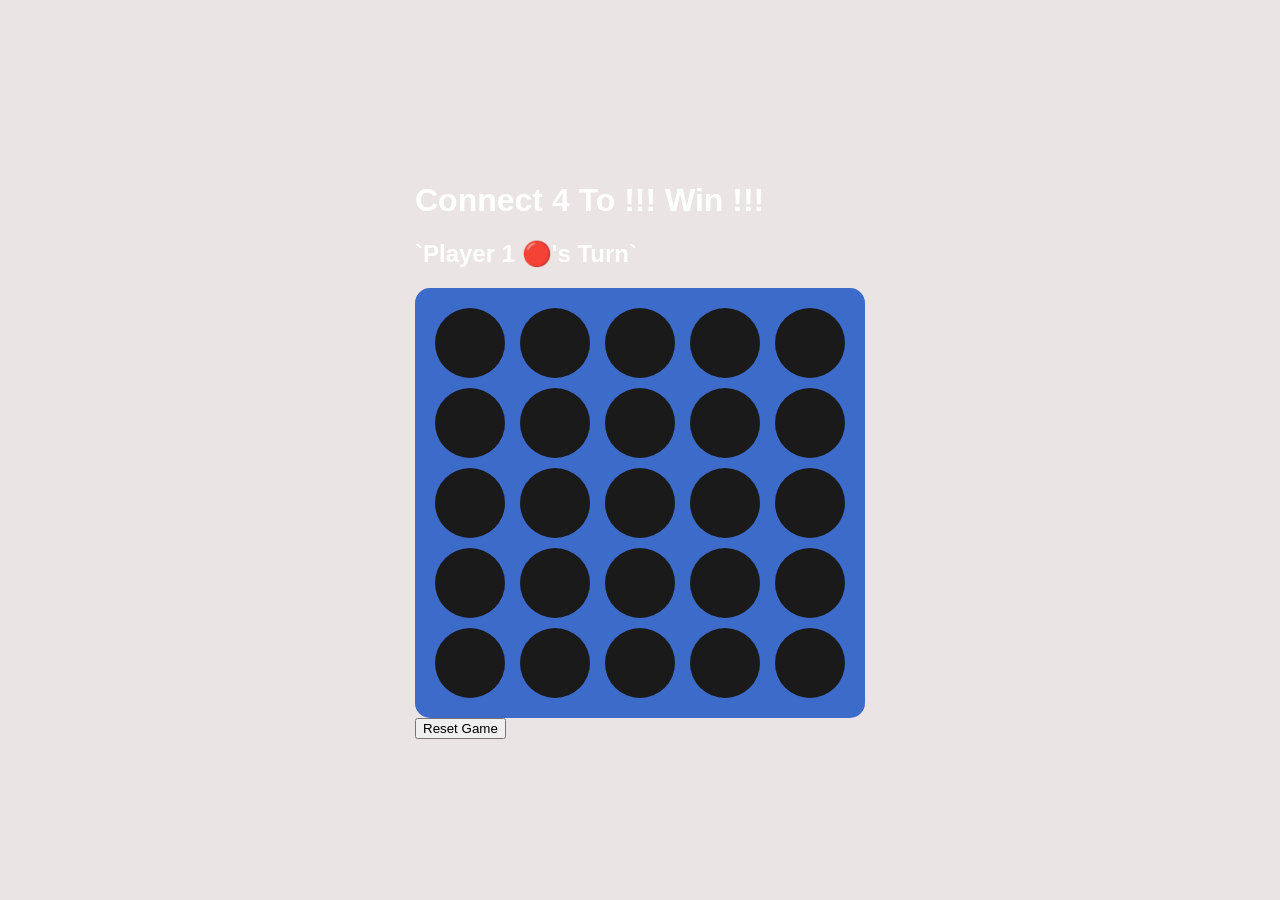
==== index.html @ b88880d1 "basic layout done" ====
<!doctype html>
<html lang="en">
  <head>
    <meta charset="UTF-8" />
    <meta name="viewport" content="width=device-width, initial-scale=1.0" />
    <title>Document</title>
    <link rel="stylesheet" href="./CSS/style.css" />
    <script defer src="./js/app.js"></script>
  </head>

  <body>
    <main class="game-container">
      <header class="game-header">
        <h1 class="objective">Connect 4 To !!! Win !!!</h1>
        <h2 class="status">`Player 1 🔴's Turn`</h2>
      </header>

      
      <section class="board">
        <div id="firstColumn">
          <div class="cell firstColumnCell" id="0"></div>
          <div class="cell firstColumnCell" id="6"></div>
          <div class="cell firstColumnCell" id="11"></div>
          <div class="cell firstColumnCell" id="16"></div>
          <div class="cell firstColumnCell" id="21"></div>
        </div>
        <div id="secondColumn">
        <div class="cell secondColumnCell" id="1"></div>
        <div class="cell secondColumnCell" id="7"></div>
        <div class="cell secondColumnCell" id="12"></div>
        <div class="cell secondColumnCell" id="17"></div>
        <div class="cell secondColumnCell" id="22"></div>
        </div>
        <div id="thirdColumn">
        <div class="cell thirdColumnCell" id="3"></div>
        <div class="cell thirdColumnCell" id="8"></div>
        <div class="cell thirdColumnCell" id="13"></div>
        <div class="cell thirdColumnCell" id="18"></div>
        <div class="cell thirdColumnCell" id="23"></div>
        </div>
        <div id="fourthColumn">
        <div class="cell fourthColumnCell" id="4"></div>
        <div class="cell fourthColumnCell" id="9"></div>
        <div class="cell fourthColumnCell" id="14"></div>
        <div class="cell fourthColumnCell" id="19"></div>
        <div class="cell fourthColumnCell" id="24"></div>
        </div>
        <div id="fifthColumn">
        <div class="cell fifthColumnCell" id="5"></div>
        <div class="cell fifthColumnCell" id="10"></div>
        <div class="cell fifthColumnCell" id="15"></div>
        <div class="cell fifthColumnCell" id="20"></div>
        <div class="cell fifthColumnCell" id="25"></div>
        </div>
      </section>
    
    
      <button id="reset">Reset Game</button>
    
  </body>
</html>
---- CSS/style.css ----
body {
  display: flex;
  justify-content: center;
  align-items: center;
  min-height: 100vh;
  background-color: #ebe4e4;
  font-family: "Segoe UI", Tahoma, Geneva, Verdana, sans-serif;
  margin: 0;
  color: #fff;
  padding: 40px 0;
  box-sizing: border-box;
}

.game-container {
}

.game-header {
}

h1.objective {
}

h2.status {
}

.board {
  display: grid;
  grid-template-columns: repeat(5, 1fr);
  gap: 15px;
  padding: 20px;
  background-color: #3c6bca;
  border-radius: 15px;
  height: 10%;
}

#firstColumn,
#secondColumn,
#thirdColumn,
#fourthColumn,
#fifthColumn {
  display: flex;
  flex-direction: column-reverse;
  gap: 10px;
}

.cell {
  width: 70px;
  height: 70px;
  background-color: #1a1a1a;
  border-radius: 50%;
  position: relative;
}
.cell:empty:hover {
  background-color: #222121;
}

.cell.red {
  background-color: #ff3b30;
  box-shadow:
    inset 0 -6px 0 #b3140c,
    0 4px 6px rgba(0, 0, 0, 0.3);
}

.cell.yellow {
  background-color: #ffcc00;
  box-shadow:
    inset 0 -6px 0 #b38f00,
    0;
}
#reset-btn {
}
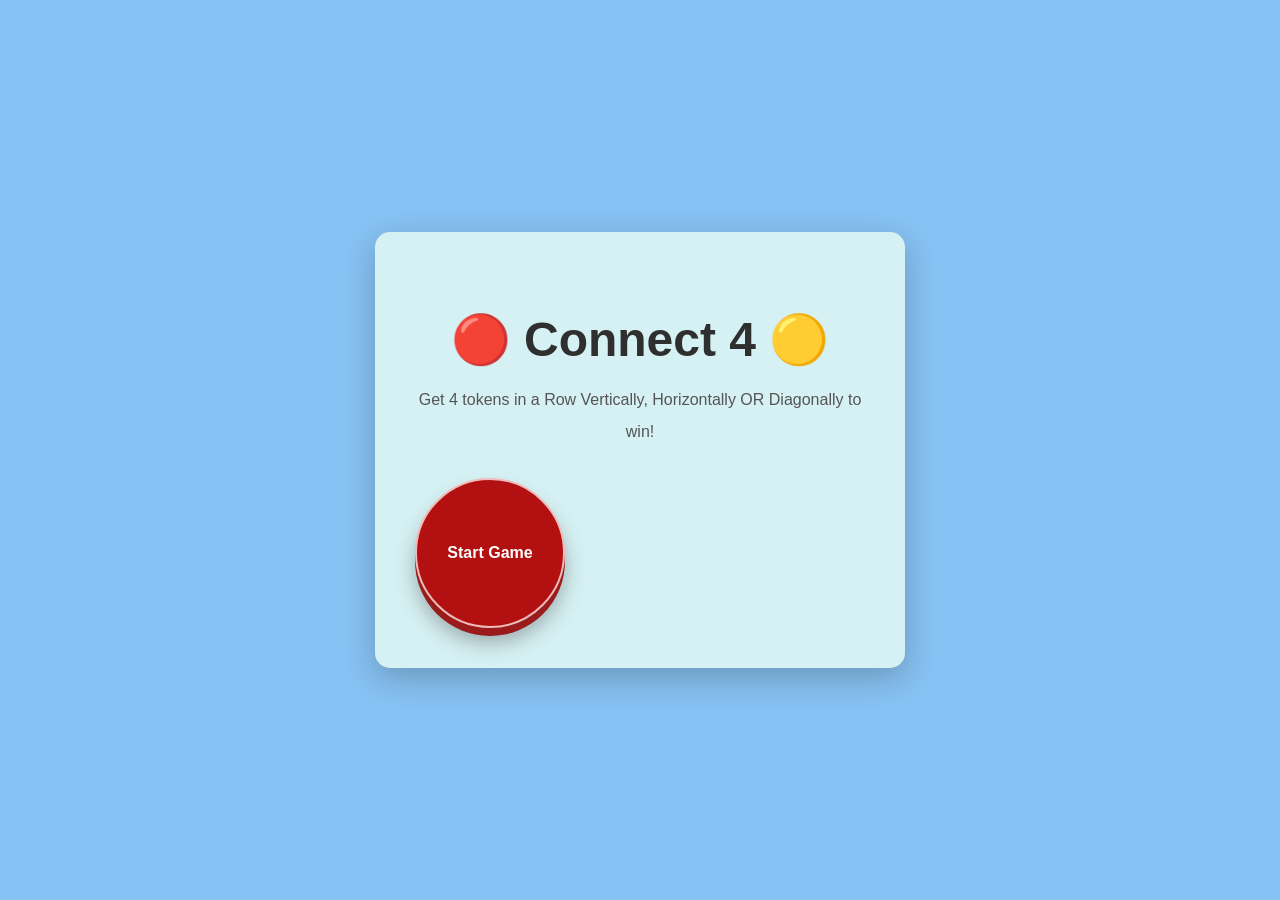
==== commit 76eebe74: "layout done" ====
--- a/index.html
+++ b/index.html
@@ -6,16 +6,25 @@
     <title>Document</title>
     <link rel="stylesheet" href="./CSS/style.css" />
     <script defer src="./js/app.js"></script>
+   
   </head>
 
   <body>
+   
     <main class="game-container">
       <header class="game-header">
         <h1 class="objective">Connect 4 To !!! Win !!!</h1>
-        <h2 class="status">`Player 1 🔴's Turn`</h2>
+        <h2 id="status">Player 1 🔴's Turn</h2>
       </header>
 
-      
+      <section>  
+         <div id="welcome-screen">
+  <div class="welcome-content">
+    <h1 class="welcome-title"> 🔴 Connect 4 🟡 </h1>
+    <p class="welcome-subtitle"> Get 4 tokens in a Row Vertically, Horizontally  OR  Diagonally to win!</p>
+    <button id="start-btn">Start Game</button>
+  </section>
+
       <section class="board">
         <div id="firstColumn">
           <div class="cell firstColumnCell" id="0"></div>
@@ -55,7 +64,7 @@
       </section>
     
     
-      <button id="reset">Reset Game</button>
+      <button id="reset">RESET GAME</button>
     
   </body>
 </html>
--- a/CSS/style.css
+++ b/CSS/style.css
@@ -1,3 +1,75 @@
+#welcome-screen {
+  position: fixed;
+  top: 0;
+  left: 0;
+  width: 100vw;
+  height: 100vh;
+  background-color: #86c2f3;
+  display: flex;
+  justify-content: center;
+  align-items: center;
+  z-index: 9999;
+}
+
+.welcome-content {
+  text-align: center;
+  background: rgb(214, 241, 243);
+  padding: 40px;
+  border-radius: 15px;
+  box-shadow: 0 10px 30px rgba(30, 29, 29, 0.25);
+  max-width: 450px;
+  width: 90%;
+}
+
+.welcome-title {
+  font-size: 3rem;
+  margin-bottom: 15px;
+  color: #302f2f;
+}
+
+.welcome-subtitle {
+  font-size: 1rem;
+  color: #555;
+  margin-bottom: 30px;
+  line-height: 2;
+}
+
+#start-btn {
+  display: flex;
+  align-items: center;
+  justify-content: center;
+  text-align: center;
+  padding: 10px;
+  width: 150px;
+  height: 150px;
+  font-size: 1rem;
+  font-weight: bold;
+  color: white;
+  background-color: #b31111;
+  border: 2px solid #efbbbb;
+  border-radius: 50%;
+  cursor: pointer;
+  box-shadow:
+    0 8px 0 #991b1b,
+    0 15px 20px rgba(45, 44, 44, 0.35);
+  transition: all 0.15s ease-in-out;
+}
+
+#start-btn:hover {
+  background-color: #ef4444;
+  transform: translateY(-3px);
+  box-shadow:
+    0 10px 0 #c51313,
+    0 18px 25px rgba(0, 0, 0, 0.4);
+}
+
+#start-btn:active {
+  transform: translateY(6px);
+  box-shadow:
+    0 2px 0 #7f1d1d,
+    0 5px 10px rgba(0, 0, 0, 0.2);
+}
+
 body {
   display: flex;
   justify-content: center;
@@ -12,17 +84,32 @@
 }
 
 .game-container {
+  display: flex;
+  flex-direction: column;
+  align-items: center;
+  gap: 20px;
 }
 
 .game-header {
+  text-align: center;
 }
 
-h1.objective {
+.objective {
+  color: #1a1a1a;
+  font-size: 2.2rem;
+  margin-bottom: 8px;
 }
 
-h2.status {
+#status {
+  color: #555;
+  font-size: 1.4rem;
+  font-weight: 600;
+  background-color: #fff;
+  padding: 8px 16px;
+  border-radius: 20px;
+  box-shadow: 0 2px 5px rgba(0, 0, 0, 0.05);
+  display: inline-block;
 }
-
 .board {
   display: grid;
   grid-template-columns: repeat(5, 1fr);
@@ -41,31 +128,66 @@
   display: flex;
   flex-direction: column-reverse;
   gap: 10px;
+  cursor: pointer;
+  border-radius: 10px;
+  transition: background-color 0.2s ease;
+  background-color: rgba(21, 20, 20, 0.15);
 }
 
 .cell {
   width: 70px;
   height: 70px;
-  background-color: #1a1a1a;
+  background-color: #dcd6d6;
   border-radius: 50%;
   position: relative;
+  box-shadow: inset 0 4px 6px rgba(0, 0, 0, 0.15);
+  transition: background-color 0.3s cubic-bezier(0.175, 0.885, 0.32, 1.275);
 }
 .cell:empty:hover {
-  background-color: #222121;
+  background-color: #615c5c;
 }
 
 .cell.red {
-  background-color: #ff3b30;
+  background-color: #ee1408;
   box-shadow:
     inset 0 -6px 0 #b3140c,
     0 4px 6px rgba(0, 0, 0, 0.3);
 }
 
 .cell.yellow {
-  background-color: #ffcc00;
+  background-color: #e8be18;
   box-shadow:
-    inset 0 -6px 0 #b38f00,
+    inset 0 -6px 0 #dcb104,
     0;
 }
-#reset-btn {
+
+#reset {
+  padding: 15px 30px;
+  font-size: 1rem;
+  font-weight: bold;
+  letter-spacing: 1px;
+  color: #ffffff;
+  background-color: #3a4a61;
+  border: 1px solid #889bb9;
+  border-radius: 10px;
+  cursor: pointer;
+  box-shadow:
+    0 4px 0 #0b0f1a,
+    0 8px 12px rgba(0, 0, 0, 0.2);
+  transition: all 0.3s ease-in-out;
 }
+#reset:hover {
+  background-color: #3a4049;
+  border-color: #60656d;
+  transform: translateY(-2px);
+  box-shadow:
+    0 6px 0 #111827,
+    0 12px 16px rgba(0, 0, 0, 0.25);
+}
+
+#reset:active {
+  transform: translateY(4px);
+  box-shadow:
+    0 0px 0 #111827,
+    0 2px 4px rgba(0, 0, 0, 0.15); /* Flattens the bottom shadow completely */
+}
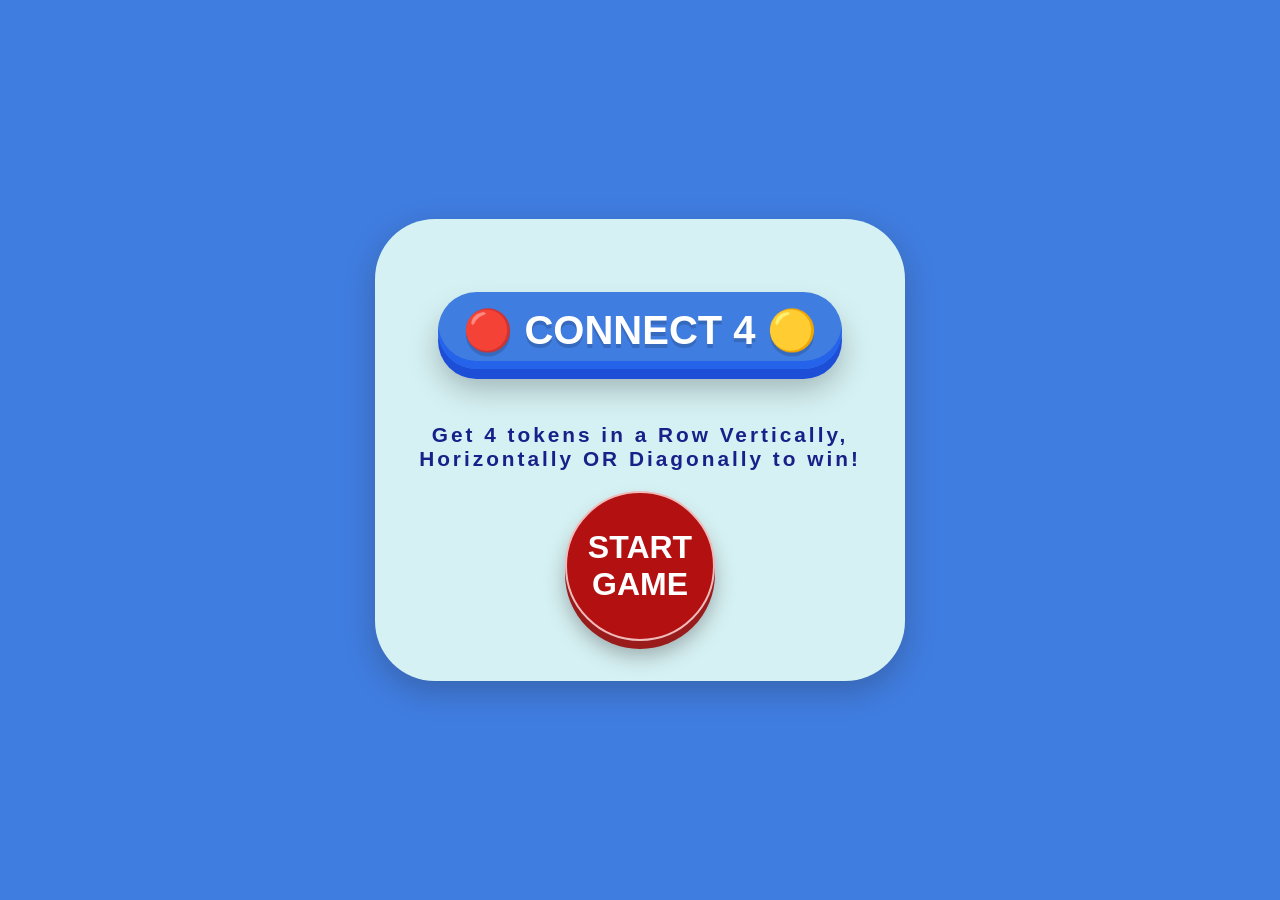
==== commit fe222311: "win,tie done" ====
--- a/index.html
+++ b/index.html
@@ -20,9 +20,9 @@
       <section>  
          <div id="welcome-screen">
   <div class="welcome-content">
-    <h1 class="welcome-title"> 🔴 Connect 4 🟡 </h1>
+    <h1 class="welcome-title"> 🔴 CONNECT 4 🟡 </h1>
     <p class="welcome-subtitle"> Get 4 tokens in a Row Vertically, Horizontally  OR  Diagonally to win!</p>
-    <button id="start-btn">Start Game</button>
+    <button id="start-btn">START GAME</button>
   </section>
 
       <section class="board">
--- a/CSS/style.css
+++ b/CSS/style.css
@@ -4,7 +4,7 @@
   left: 0;
   width: 100vw;
   height: 100vh;
-  background-color: #86c2f3;
+  background-color: #407de0;
   display: flex;
   justify-content: center;
   align-items: center;
@@ -15,23 +15,35 @@
   text-align: center;
   background: rgb(214, 241, 243);
   padding: 40px;
-  border-radius: 15px;
+  border-radius: 60px;
   box-shadow: 0 10px 30px rgba(30, 29, 29, 0.25);
   max-width: 450px;
   width: 90%;
 }
 
 .welcome-title {
-  font-size: 3rem;
-  margin-bottom: 15px;
-  color: #302f2f;
-}
+  font-size: 2.5rem;
+  font-family: "Poppins", sans-serif;
+  font-weight: 900;
+  color: #ffffff;
+  background: #407de0;
+  padding: 15px 25px;
+  border-radius: 40px;
+  display: inline-block;
+  box-shadow:
+    inset 0 -8px 0 #2563eb,
+    0 10px 0 #1d4ed8,
+    0 20px 30px rgba(0, 0, 0, 0.25);
+  text-shadow: 0 4px 0 rgba(0, 0, 0, 0.15);
+}
+@import url("https://fonts.googleapis.com/css2?family=Michroma&display=swap");
 
 .welcome-subtitle {
-  font-size: 1rem;
-  color: #555;
-  margin-bottom: 30px;
-  line-height: 2;
+  font-family: "Michroma", sans-serif;
+  letter-spacing: 3px;
+  font-size: 1.3rem;
+  font-weight: bold;
+  color: #182089;
 }
 
 #start-btn {
@@ -39,10 +51,11 @@
   align-items: center;
   justify-content: center;
   text-align: center;
+  margin: 0 auto;
   padding: 10px;
   width: 150px;
   height: 150px;
-  font-size: 1rem;
+  font-size: 2rem;
   font-weight: bold;
   color: white;
   background-color: #b31111;
@@ -75,8 +88,8 @@
   justify-content: center;
   align-items: center;
   min-height: 100vh;
-  background-color: #ebe4e4;
-  font-family: "Segoe UI", Tahoma, Geneva, Verdana, sans-serif;
+  background-color: #d3e1f0;
+  font-family: "Poppins", sans-serif;
   margin: 0;
   color: #fff;
   padding: 40px 0;
@@ -98,6 +111,7 @@
   color: #1a1a1a;
   font-size: 2.2rem;
   margin-bottom: 8px;
+  font-weight: 700;
 }
 
 #status {
@@ -130,14 +144,14 @@
   gap: 10px;
   cursor: pointer;
   border-radius: 10px;
-  transition: background-color 0.2s ease;
-  background-color: rgba(21, 20, 20, 0.15);
+  transition: background-color 0.4s ease;
+  background-color: rgba(84, 84, 125, 0.15);
 }
 
 .cell {
   width: 70px;
   height: 70px;
-  background-color: #dcd6d6;
+  background-color: #200538;
   border-radius: 50%;
   position: relative;
   box-shadow: inset 0 4px 6px rgba(0, 0, 0, 0.15);
@@ -158,7 +172,7 @@
   background-color: #e8be18;
   box-shadow:
     inset 0 -6px 0 #dcb104,
-    0;
+    0 4px 6px rgba(0, 0, 0, 0.3);
 }
 
 #reset {
@@ -166,6 +180,7 @@
   font-size: 1rem;
   font-weight: bold;
   letter-spacing: 1px;
+  font-family: "Poppins", sans-serif;
   color: #ffffff;
   background-color: #3a4a61;
   border: 1px solid #889bb9;
@@ -176,6 +191,7 @@
     0 8px 12px rgba(0, 0, 0, 0.2);
   transition: all 0.3s ease-in-out;
 }
+
 #reset:hover {
   background-color: #3a4049;
   border-color: #60656d;
@@ -189,5 +205,5 @@
   transform: translateY(4px);
   box-shadow:
     0 0px 0 #111827,
-    0 2px 4px rgba(0, 0, 0, 0.15); /* Flattens the bottom shadow completely */
-}
+    0 2px 4px rgba(0, 0, 0, 0.15);
+}
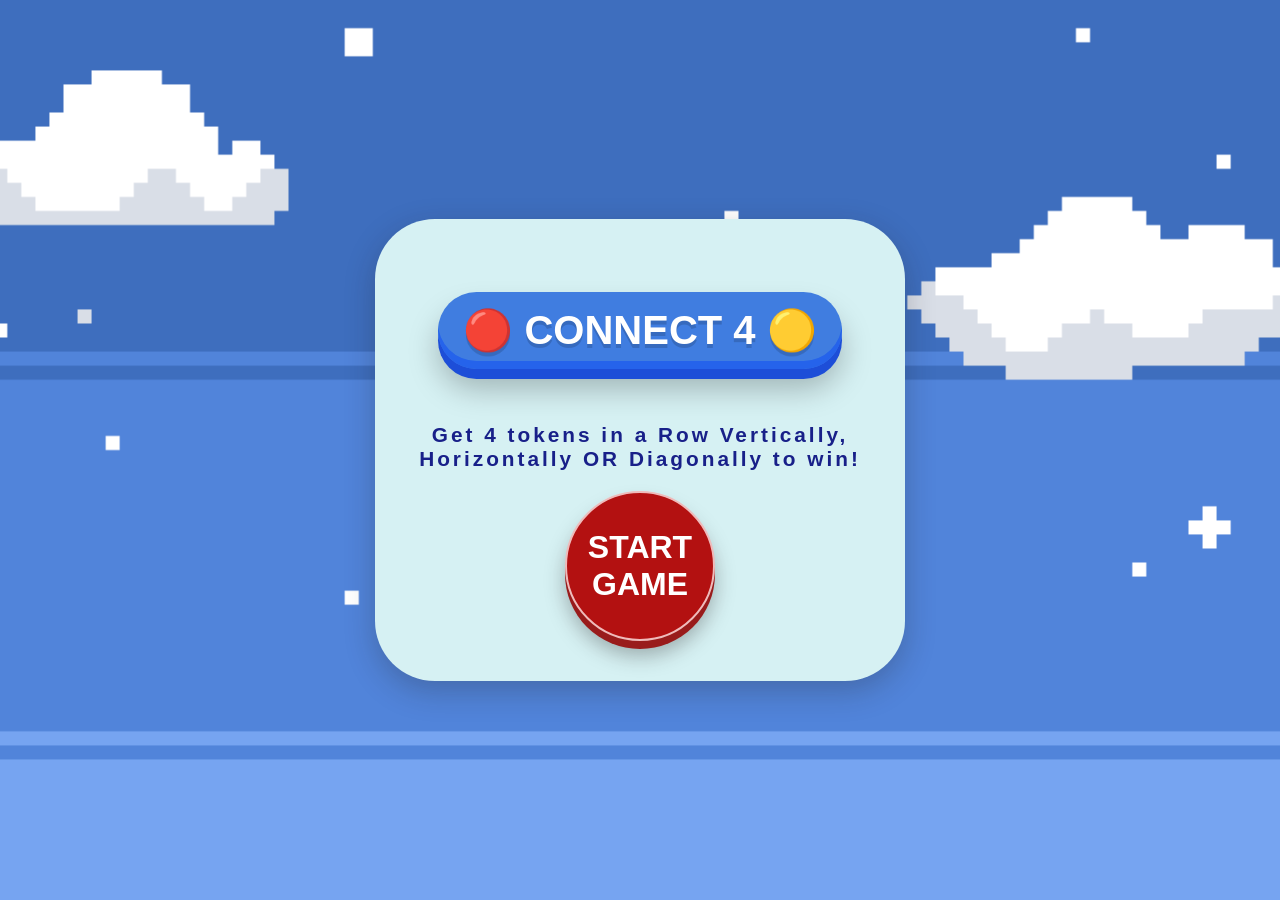
==== commit eda924da: "background pic and style" ====
--- a/index.html
+++ b/index.html
@@ -3,7 +3,7 @@
   <head>
     <meta charset="UTF-8" />
     <meta name="viewport" content="width=device-width, initial-scale=1.0" />
-    <title>Document</title>
+    <title> connect 4 game </title>
     <link rel="stylesheet" href="./CSS/style.css" />
     <script defer src="./js/app.js"></script>
    
@@ -23,6 +23,7 @@
     <h1 class="welcome-title"> 🔴 CONNECT 4 🟡 </h1>
     <p class="welcome-subtitle"> Get 4 tokens in a Row Vertically, Horizontally  OR  Diagonally to win!</p>
     <button id="start-btn">START GAME</button>
+    
   </section>
 
       <section class="board">
@@ -62,7 +63,7 @@
         <div class="cell fifthColumnCell" id="25"></div>
         </div>
       </section>
-    
+   
     
       <button id="reset">RESET GAME</button>
     
--- a/CSS/style.css
+++ b/CSS/style.css
@@ -9,6 +9,14 @@
   justify-content: center;
   align-items: center;
   z-index: 9999;
+  position: fixed;
+  inset: 0;
+
+  background: url("../Night-sky-background.png") center center / cover no-repeat;
+
+  display: flex;
+  justify-content: center;
+  align-items: center;
 }
 
 .welcome-content {
@@ -36,6 +44,7 @@
     0 20px 30px rgba(0, 0, 0, 0.25);
   text-shadow: 0 4px 0 rgba(0, 0, 0, 0.15);
 }
+
 @import url("https://fonts.googleapis.com/css2?family=Michroma&display=swap");
 
 .welcome-subtitle {
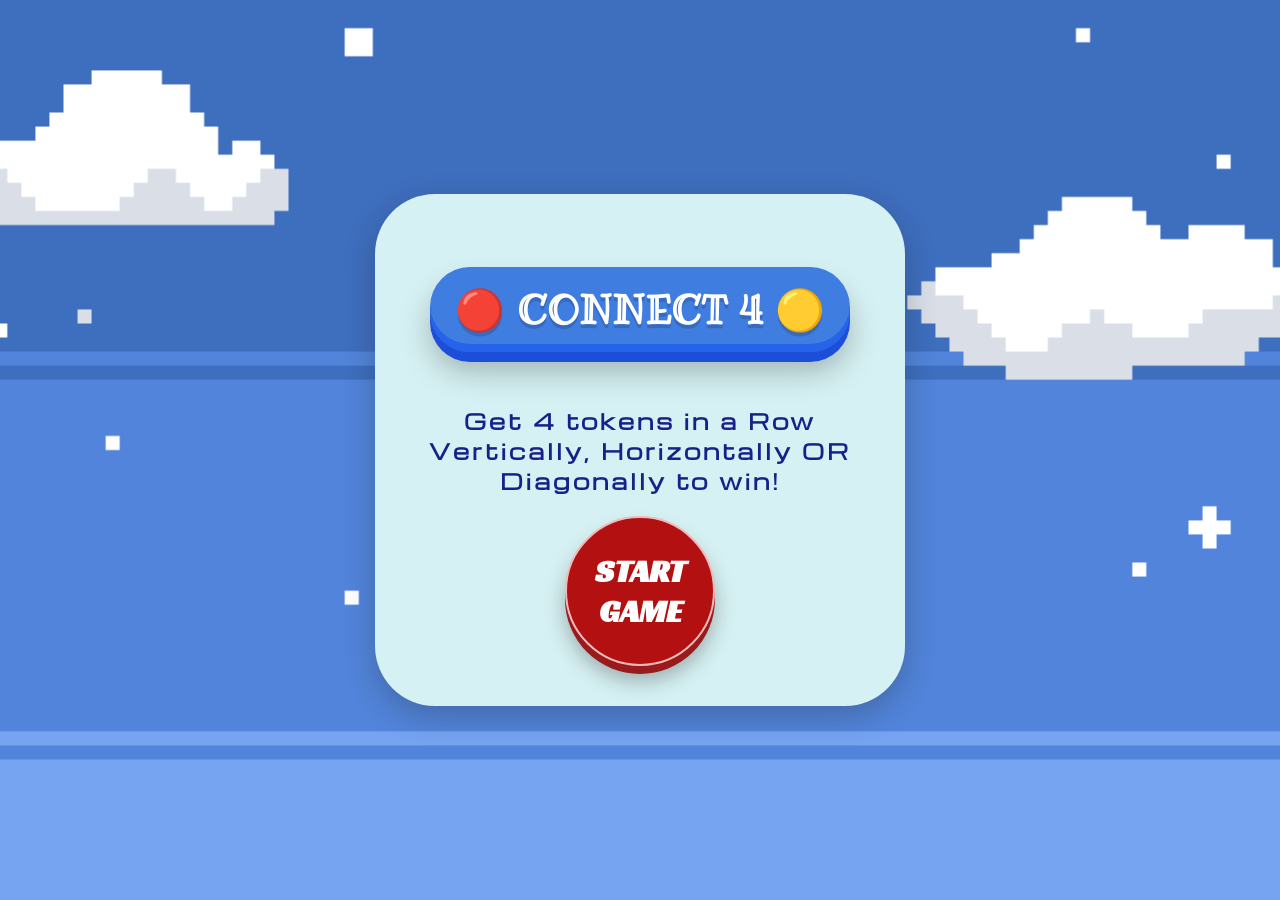
==== commit 471e109d: "game done all function working" ====
--- a/index.html
+++ b/index.html
@@ -13,8 +13,8 @@
    
     <main class="game-container">
       <header class="game-header">
-        <h1 class="objective">Connect 4 To !!! Win !!!</h1>
-        <h2 id="status">Player 1 🔴's Turn</h2>
+        <h1 class="objective"> Connect 4 To !!! Win !!!</h1>
+        <h2 id="status"> Player 1 🔴's Turn </h2>
       </header>
 
       <section>  
@@ -63,8 +63,13 @@
         <div class="cell fifthColumnCell" id="25"></div>
         </div>
       </section>
-   
-    
+  <div id="choose">
+    <a> Choose Your Color </a>
+
+<button id="red">🔴</button>
+<button id="yellow">🟡</button>
+</div>
+
       <button id="reset">RESET GAME</button>
     
   </body>
--- a/CSS/style.css
+++ b/CSS/style.css
@@ -1,3 +1,10 @@
+@import url("https://fonts.googleapis.com/css2?family=Michroma&display=swap");
+@import url("https://fonts.googleapis.com/css2?family=Bitcount+Single:wght@100..900&display=swap");
+@import url("https://fonts.googleapis.com/css2?family=Ribeye+Marrow&display=swap");
+@import url("https://fonts.googleapis.com/css2?family=Ribeye&display=swap");
+@import url("https://fonts.googleapis.com/css2?family=Silkscreen:wght@400;700&display=swap");
+@import url("https://fonts.googleapis.com/css2?family=Racing+Sans+One&display=swap");
+
 #welcome-screen {
   position: fixed;
   top: 0;
@@ -31,7 +38,7 @@
 
 .welcome-title {
   font-size: 2.5rem;
-  font-family: "Poppins", sans-serif;
+  font-family: "Ribeye Marrow", serif !important;
   font-weight: 900;
   color: #ffffff;
   background: #407de0;
@@ -44,8 +51,6 @@
     0 20px 30px rgba(0, 0, 0, 0.25);
   text-shadow: 0 4px 0 rgba(0, 0, 0, 0.15);
 }
-
-@import url("https://fonts.googleapis.com/css2?family=Michroma&display=swap");
 
 .welcome-subtitle {
   font-family: "Michroma", sans-serif;
@@ -66,6 +71,7 @@
   height: 150px;
   font-size: 2rem;
   font-weight: bold;
+  font-family: "Racing Sans One", sans-serif;
   color: white;
   background-color: #b31111;
   border: 2px solid #efbbbb;
@@ -78,10 +84,10 @@
 }
 
 #start-btn:hover {
-  background-color: #ef4444;
+  background-color: #089b1b;
   transform: translateY(-3px);
   box-shadow:
-    0 10px 0 #c51313,
+    0 10px 0 #229505,
     0 18px 25px rgba(0, 0, 0, 0.4);
 }
 
@@ -117,14 +123,16 @@
 }
 
 .objective {
-  color: #1a1a1a;
+  color: #1c1c23;
   font-size: 2.2rem;
   margin-bottom: 8px;
-  font-weight: 700;
+  letter-spacing: 8px;
+  font-weight: 300;
+  font-family: "Silkscreen" !important;
 }
 
 #status {
-  color: #555;
+  color: #4e4b4b;
   font-size: 1.4rem;
   font-weight: 600;
   background-color: #fff;
@@ -132,6 +140,7 @@
   border-radius: 20px;
   box-shadow: 0 2px 5px rgba(0, 0, 0, 0.05);
   display: inline-block;
+  font-family: "Ribeye", serif !important;
 }
 .board {
   display: grid;
@@ -216,3 +225,74 @@
     0 0px 0 #111827,
     0 2px 4px rgba(0, 0, 0, 0.15);
 }
+
+#red {
+  padding: 5px 10px;
+  font-size: 1rem;
+  font-weight: bold;
+  letter-spacing: 1px;
+  font-family: "Poppins", sans-serif;
+  color: #ffffff;
+  background-color: #3a4a61;
+  border: 1px solid #889bb9;
+  border-radius: 10px;
+  cursor: pointer;
+  box-shadow:
+    0 4px 0 #0b0f1a,
+    0 8px 12px rgba(0, 0, 0, 0.2);
+  transition: all 0.3s ease-in-out;
+}
+#red:active {
+  transform: translateY(4px);
+  box-shadow:
+    0 0px 0 #111827,
+    0 2px 4px rgba(0, 0, 0, 0.15);
+}
+#red:hover {
+  background-color: #3a4049;
+  border-color: #60656d;
+  transform: translateY(-2px);
+  box-shadow:
+    0 6px 0 #111827,
+    0 12px 16px rgba(0, 0, 0, 0.25);
+}
+
+#yellow {
+  padding: 5px 10px;
+  font-size: 1rem;
+  font-weight: bold;
+  letter-spacing: 1px;
+  font-family: "Poppins", sans-serif;
+  color: #ffffff;
+  background-color: #3a4a61;
+  border: 1px solid #889bb9;
+  border-radius: 10px;
+  cursor: pointer;
+  box-shadow:
+    0 4px 0 #0b0f1a,
+    0 8px 12px rgba(0, 0, 0, 0.2);
+  transition: all 0.3s ease-in-out;
+}
+#yellow:active {
+  transform: translateY(4px);
+  box-shadow:
+    0 0px 0 #111827,
+    0 2px 4px rgba(0, 0, 0, 0.15);
+}
+#yellow:hover {
+  background-color: #3a4049;
+  border-color: #60656d;
+  transform: translateY(-2px);
+  box-shadow:
+    0 6px 0 #111827,
+    0 12px 16px rgba(0, 0, 0, 0.25);
+}
+#choose {
+  color: #1c1c23;
+  font-size: 1rem;
+  margin-bottom: 4px;
+  letter-spacing: 4px;
+  font-weight: 80;
+  font-weight: bold;
+  font-family: "Silkscreen" !important;
+}
